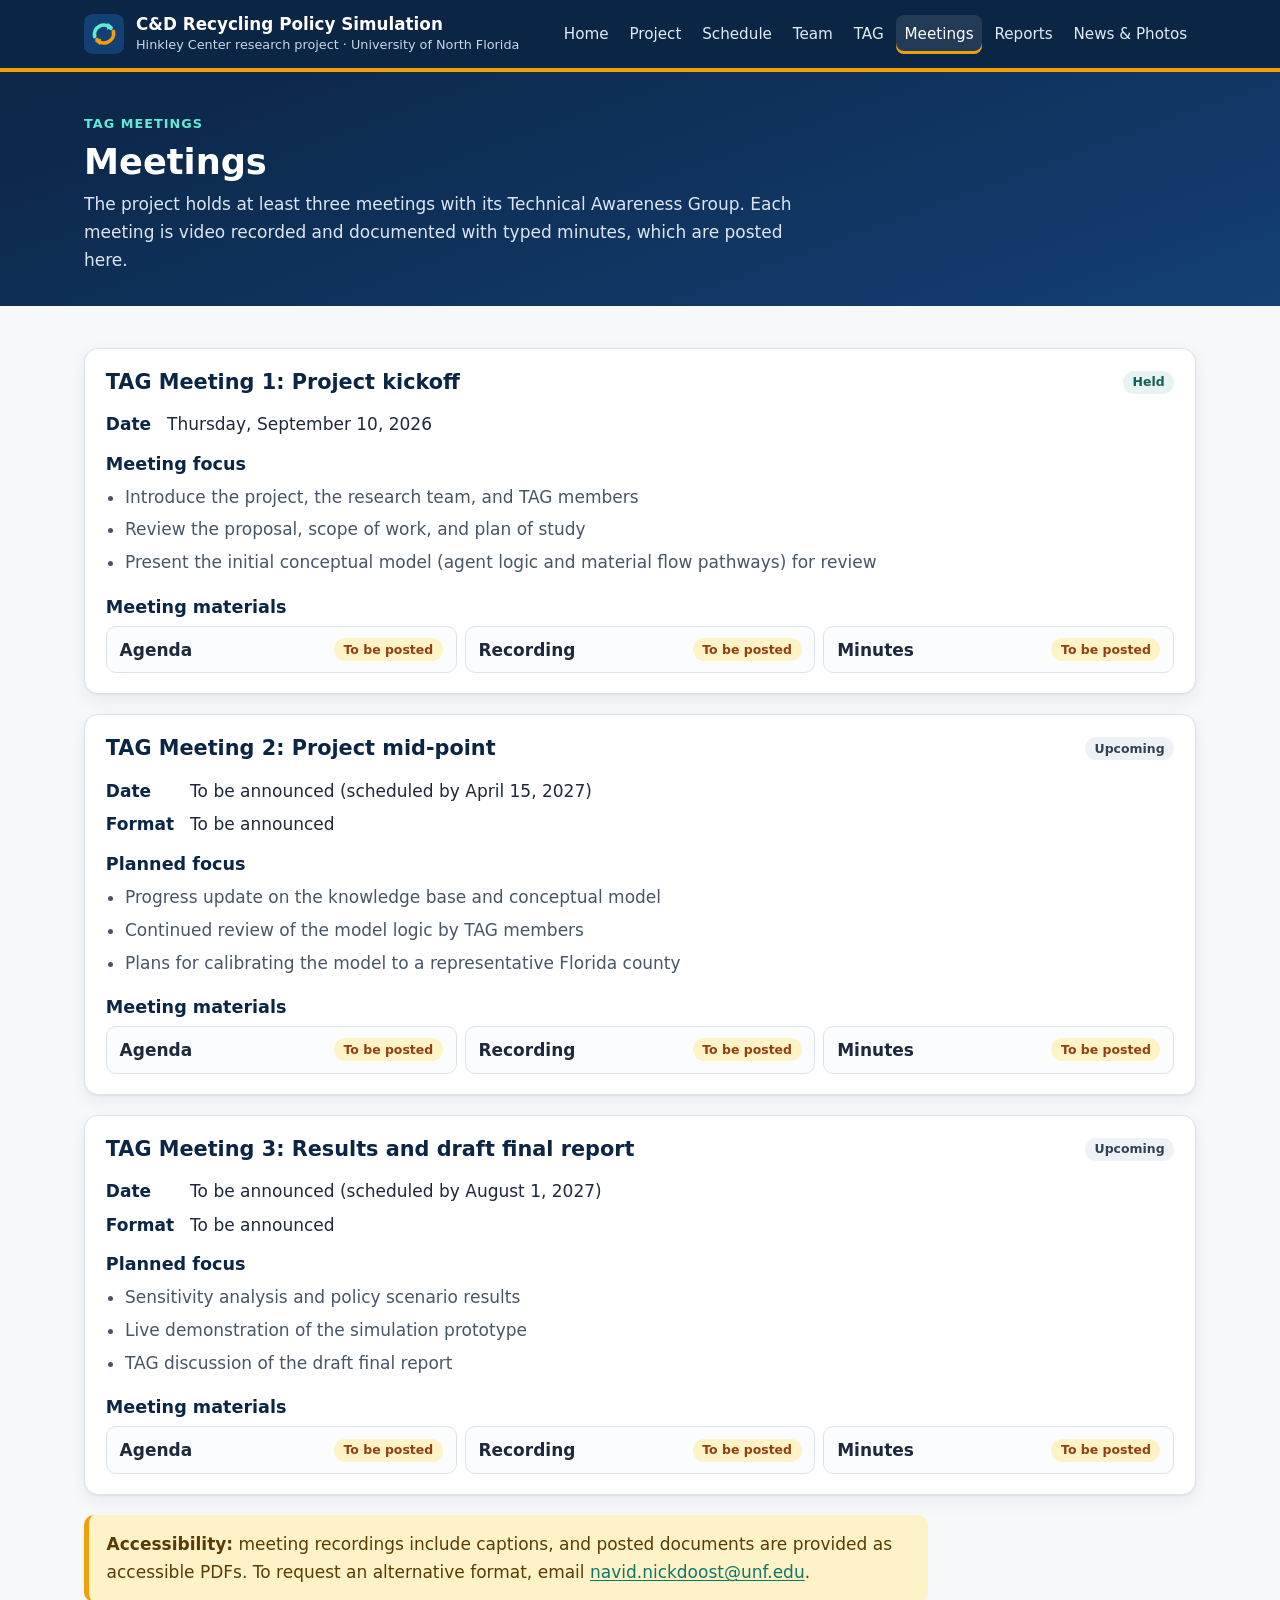
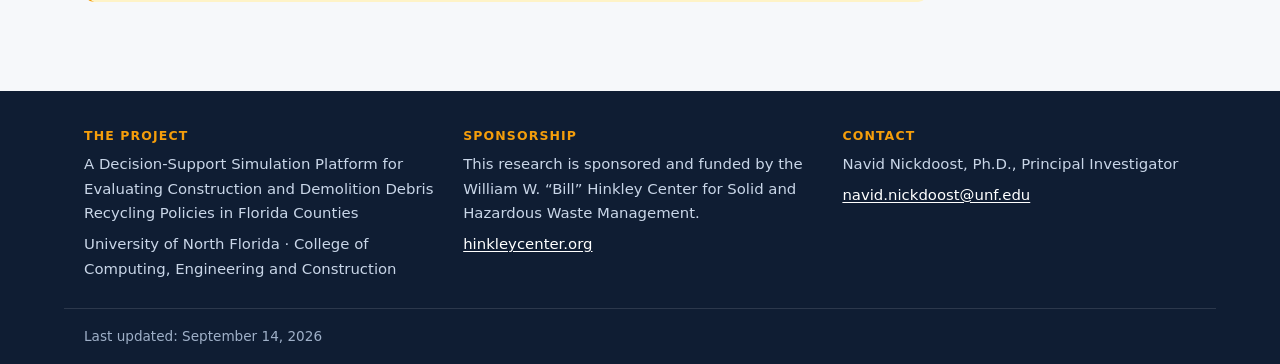
==== meetings.html @ fcd206d2 "Add project website" ====
<!DOCTYPE html>
<html lang="en">
<head>
  <meta charset="utf-8">
  <meta name="viewport" content="width=device-width, initial-scale=1">
  <title>Meetings | C&amp;D Recycling Policy Simulation</title>
  <meta name="description" content="TAG meeting dates, recordings, and minutes for the C&amp;D recycling policy simulation project.">
  <meta property="og:title" content="Meetings | C&amp;D Recycling Policy Simulation">
  <meta property="og:description" content="TAG meeting dates, recordings, and minutes for the C&amp;D recycling policy simulation project.">
  <meta property="og:type" content="website">
  <link rel="icon" href="favicon.svg" type="image/svg+xml">
  <link rel="stylesheet" href="style.css">
</head>
<body>
  <a class="skip-link" href="#main">Skip to main content</a>

  <header class="site-header">
    <div class="wrap header-inner">
      <a class="brand" href="index.html">
        <svg class="brand-mark" viewBox="0 0 64 64" aria-hidden="true" focusable="false"><rect width="64" height="64" rx="14" fill="#134074"/><path d="M17 36a15 15 0 0 1 26-13" fill="none" stroke="#5EEAD4" stroke-width="6" stroke-linecap="round"/><path d="M47 28a15 15 0 0 1-26 13" fill="none" stroke="#F59E0B" stroke-width="6" stroke-linecap="round"/><path d="M38 14l9 7-10 4z" fill="#5EEAD4"/><path d="M26 50l-9-7 10-4z" fill="#F59E0B"/></svg>
        <span>
          <span class="brand-name">C&amp;D Recycling Policy Simulation</span>
          <span class="brand-sub">Hinkley Center research project &middot; University of North Florida</span>
        </span>
      </a>
      <nav class="site-nav" aria-label="Main">
        <ul>
          <li><a href="index.html">Home</a></li>
          <li><a href="project.html">Project</a></li>
          <li><a href="schedule.html">Schedule</a></li>
          <li><a href="team.html">Team</a></li>
          <li><a href="tag.html">TAG</a></li>
          <li><a href="meetings.html" aria-current="page">Meetings</a></li>
          <li><a href="reports.html">Reports</a></li>
          <li><a href="news.html">News &amp; Photos</a></li>
        </ul>
      </nav>
    </div>
  </header>

  <main id="main">
    <section class="page-hero">
      <div class="wrap">
        <span class="kicker">TAG meetings</span>
        <h1>Meetings</h1>
        <p>The project holds at least three meetings with its Technical Awareness Group. Each meeting is video recorded and documented with typed minutes, which are posted here.</p>
      </div>
    </section>

    <section class="section">
      <div class="wrap" style="display:grid;gap:1.25rem">
        <article class="card meeting" id="tag-1">
          <div class="meeting-head">
            <h2>TAG Meeting 1: Project kickoff</h2>
            <span class="badge badge-live">Held</span>
          </div>
          <dl>
            <dt>Date</dt><dd>Thursday, September 10, 2026</dd>
            <!-- Add the format here, e.g. <dt>Format</dt><dd>Online (Zoom)</dd> -->
          </dl>
          <div>
            <h3>Meeting focus</h3>
            <ul class="plain-list"><li>Introduce the project, the research team, and TAG members</li><li>Review the proposal, scope of work, and plan of study</li><li>Present the initial conceptual model (agent logic and material flow pathways) for review</li></ul>
          </div>
          <div>
            <h3>Meeting materials</h3>
            <ul class="materials">
              <li><span class="label">Agenda</span><span class="badge badge-pending">To be posted</span></li>
              <!-- <li><span class="label">Agenda</span><a href="TAG-1-agenda.pdf">PDF</a></li> -->
              <li><span class="label">Recording</span><span class="badge badge-pending">To be posted</span></li>
              <!-- <li><span class="label">Recording</span><a href="https://youtu.be/VIDEO-ID">Watch on YouTube</a></li> -->
              <li><span class="label">Minutes</span><span class="badge badge-pending">To be posted</span></li>
              <!-- <li><span class="label">Minutes</span><a href="TAG-1-minutes.pdf">PDF</a></li> -->
            </ul>
          </div>
        </article>
        <article class="card meeting" id="tag-2">
          <div class="meeting-head">
            <h2>TAG Meeting 2: Project mid-point</h2>
            <span class="badge badge-planned">Upcoming</span>
            <!-- After the meeting, change the badge above to: <span class="badge badge-live">Held</span> -->
          </div>
          <dl>
            <dt>Date</dt><dd>To be announced (scheduled by April 15, 2027)</dd>
            <dt>Format</dt><dd>To be announced</dd>
            <!-- Example: <dd>Online (Zoom)</dd> or <dd>In person, UNF Building 4</dd> -->
          </dl>
          <div>
            <h3>Planned focus</h3>
            <ul class="plain-list"><li>Progress update on the knowledge base and conceptual model</li><li>Continued review of the model logic by TAG members</li><li>Plans for calibrating the model to a representative Florida county</li></ul>
          </div>
          <div>
            <h3>Meeting materials</h3>
            <ul class="materials">
              <li><span class="label">Agenda</span><span class="badge badge-pending">To be posted</span></li>
              <!-- <li><span class="label">Agenda</span><a href="TAG-2-agenda.pdf">PDF</a></li> -->
              <li><span class="label">Recording</span><span class="badge badge-pending">To be posted</span></li>
              <!-- <li><span class="label">Recording</span><a href="https://youtu.be/VIDEO-ID">Watch on YouTube</a></li> -->
              <li><span class="label">Minutes</span><span class="badge badge-pending">To be posted</span></li>
              <!-- <li><span class="label">Minutes</span><a href="TAG-2-minutes.pdf">PDF</a></li> -->
            </ul>
          </div>
        </article>
        <article class="card meeting" id="tag-3">
          <div class="meeting-head">
            <h2>TAG Meeting 3: Results and draft final report</h2>
            <span class="badge badge-planned">Upcoming</span>
            <!-- After the meeting, change the badge above to: <span class="badge badge-live">Held</span> -->
          </div>
          <dl>
            <dt>Date</dt><dd>To be announced (scheduled by August 1, 2027)</dd>
            <dt>Format</dt><dd>To be announced</dd>
            <!-- Example: <dd>Online (Zoom)</dd> or <dd>In person, UNF Building 4</dd> -->
          </dl>
          <div>
            <h3>Planned focus</h3>
            <ul class="plain-list"><li>Sensitivity analysis and policy scenario results</li><li>Live demonstration of the simulation prototype</li><li>TAG discussion of the draft final report</li></ul>
          </div>
          <div>
            <h3>Meeting materials</h3>
            <ul class="materials">
              <li><span class="label">Agenda</span><span class="badge badge-pending">To be posted</span></li>
              <!-- <li><span class="label">Agenda</span><a href="TAG-3-agenda.pdf">PDF</a></li> -->
              <li><span class="label">Recording</span><span class="badge badge-pending">To be posted</span></li>
              <!-- <li><span class="label">Recording</span><a href="https://youtu.be/VIDEO-ID">Watch on YouTube</a></li> -->
              <li><span class="label">Minutes</span><span class="badge badge-pending">To be posted</span></li>
              <!-- <li><span class="label">Minutes</span><a href="TAG-3-minutes.pdf">PDF</a></li> -->
            </ul>
          </div>
        </article>
        <div class="note">
          <p><strong>Accessibility:</strong> meeting recordings include captions, and posted documents are provided as accessible PDFs. To request an alternative format, email <a href="mailto:navid.nickdoost@unf.edu">navid.nickdoost@unf.edu</a>.</p>
        </div>
      </div>
    </section>

  </main>

  <footer class="site-footer">
    <div class="wrap footer-grid">
      <div>
        <h2>The project</h2>
        <p>A Decision-Support Simulation Platform for Evaluating Construction and Demolition Debris Recycling Policies in Florida Counties</p>
        <p>University of North Florida &middot; College of Computing, Engineering and Construction</p>
      </div>
      <div>
        <h2>Sponsorship</h2>
        <p>This research is sponsored and funded by the William W. &ldquo;Bill&rdquo; Hinkley Center for Solid and Hazardous Waste Management.</p>
        <p><a href="https://www.hinkleycenter.org/">hinkleycenter.org</a></p>
      </div>
      <div>
        <h2>Contact</h2>
        <p>Navid Nickdoost, Ph.D., Principal Investigator</p>
        <p><a href="mailto:navid.nickdoost@unf.edu">navid.nickdoost@unf.edu</a></p>
      </div>
    </div>
    <div class="wrap footer-bottom">
      <!-- Update this date whenever you change the site. -->
      Last updated: September 14, 2026
    </div>
  </footer>
</body>
</html>
---- style.css ----
/* ==========================================================================
   C&D Recycling Policy Simulation — project website styles
   Palette: navy / teal / amber. All text colour pairs meet WCAG 2.1 AA.
   ========================================================================== */

:root {
  --navy: #0B2545;
  --navy-2: #134074;
  --navy-ink: #0F1D33;
  --teal: #0F766E;
  --teal-dark: #115E59;
  --teal-soft: #E6F4F1;
  --teal-bright: #5EEAD4;
  --amber: #F59E0B;
  --amber-soft: #FEF3C7;
  --amber-ink: #92400E;
  --ink: #1E293B;
  --muted: #475569;
  --line: #DDE3EA;
  --bg: #F6F8FA;
  --card: #FFFFFF;
  --radius: 14px;
  --shadow: 0 1px 2px rgba(15, 29, 51, .06), 0 6px 18px rgba(15, 29, 51, .06);
  --max: 72rem;
}

*, *::before, *::after { box-sizing: border-box; }
html { -webkit-text-size-adjust: 100%; }
body {
  margin: 0;
  background: var(--bg);
  color: var(--ink);
  font: 17px/1.65 system-ui, -apple-system, "Segoe UI", Roboto, "Helvetica Neue", Arial, sans-serif;
}
img { max-width: 100%; height: auto; }
a { color: var(--teal); text-underline-offset: 2px; }
a:hover { color: var(--teal-dark); }
:focus-visible { outline: 3px solid var(--amber); outline-offset: 2px; border-radius: 4px; }

.visually-hidden {
  position: absolute !important; width: 1px; height: 1px; padding: 0; margin: -1px;
  overflow: hidden; clip: rect(0 0 0 0); white-space: nowrap; border: 0;
}
.skip-link {
  position: absolute; left: -999px; top: 0; z-index: 10;
  background: var(--amber); color: var(--navy); padding: .6rem 1rem; font-weight: 700;
}
.skip-link:focus { left: 1rem; top: 1rem; }

.wrap { max-width: var(--max); margin: 0 auto; padding-inline: 20px; }

/* ---------- Header & navigation ---------- */
.site-header { background: var(--navy); color: #fff; border-bottom: 4px solid var(--amber); }
.header-inner {
  display: flex; align-items: center; justify-content: space-between;
  gap: .75rem 1.5rem; flex-wrap: wrap; padding-block: .85rem;
}
.brand { display: flex; align-items: center; gap: .75rem; color: #fff; text-decoration: none; }
.brand:hover { color: #fff; }
.brand-mark { width: 40px; height: 40px; flex: none; }
.brand-name { display: block; font-weight: 700; font-size: 1.05rem; line-height: 1.2; }
.brand-sub { display: block; font-size: .8rem; color: #C9D6E8; }
.site-nav ul { list-style: none; margin: 0; padding: 0; display: flex; gap: .2rem; }
.site-nav a {
  display: block; padding: .45rem .55rem; border-radius: 8px;
  color: #E2EAF4; text-decoration: none; font-size: .95rem; font-weight: 500; white-space: nowrap;
}
.site-nav a:hover { background: rgba(255, 255, 255, .08); color: #fff; }
.site-nav a[aria-current="page"] {
  color: #fff; background: rgba(255, 255, 255, .1); box-shadow: inset 0 -3px 0 var(--amber);
}
@media (max-width: 1060px) {
  .site-nav { width: 100%; overflow-x: auto; -webkit-overflow-scrolling: touch; }
  .site-nav ul { padding-bottom: .3rem; }
}

/* ---------- Hero (home) ---------- */
.hero {
  color: #fff; padding-block: 3.25rem 3rem;
  background:
    radial-gradient(1100px 380px at 88% -12%, rgba(45, 212, 191, .20), transparent 60%),
    radial-gradient(760px 300px at -8% 112%, rgba(245, 158, 11, .16), transparent 60%),
    linear-gradient(160deg, var(--navy) 0%, var(--navy-2) 100%);
}
.eyebrow {
  display: inline-block; background: var(--amber); color: var(--navy);
  font-weight: 700; font-size: .78rem; letter-spacing: .06em; text-transform: uppercase;
  padding: .3rem .75rem; border-radius: 999px;
}
.hero h1 { font-size: clamp(1.55rem, 3.2vw, 2.35rem); line-height: 1.22; margin: 1rem 0 .9rem; max-width: 44ch; }
.hero .lead { font-size: 1.15rem; color: #DCE6F2; max-width: 62ch; margin: 0; }
.actions { display: flex; flex-wrap: wrap; gap: .75rem; margin-top: 1.6rem; }
.btn {
  display: inline-flex; align-items: center; gap: .4rem; padding: .65rem 1.1rem;
  border-radius: 10px; font-weight: 600; text-decoration: none;
}
.btn-primary { background: var(--amber); color: var(--navy); }
.btn-primary:hover { background: #FBBF24; color: var(--navy); }
.btn-ghost { border: 1.5px solid rgba(255, 255, 255, .55); color: #fff; }
.btn-ghost:hover { background: rgba(255, 255, 255, .1); color: #fff; }
.facts {
  display: grid; gap: 1rem; margin: 2.2rem 0 0; padding: 0;
  grid-template-columns: repeat(auto-fit, minmax(210px, 1fr));
}
.fact {
  background: rgba(255, 255, 255, .07); border: 1px solid rgba(255, 255, 255, .15);
  border-radius: 12px; padding: .9rem 1rem;
}
.fact dt { font-size: .74rem; text-transform: uppercase; letter-spacing: .08em; color: var(--teal-bright); font-weight: 700; }
.fact dd { margin: .25rem 0 0; font-weight: 600; line-height: 1.4; }

/* ---------- Inner page header ---------- */
.page-hero { background: linear-gradient(160deg, var(--navy), var(--navy-2)); color: #fff; padding-block: 2.2rem 2rem; }
.kicker { color: var(--teal-bright); font-weight: 700; font-size: .8rem; letter-spacing: .08em; text-transform: uppercase; }
.page-hero h1 { margin: .35rem 0 .4rem; font-size: clamp(1.6rem, 3vw, 2.2rem); line-height: 1.2; }
.page-hero p { color: #DCE6F2; max-width: 68ch; margin: 0; }

/* ---------- Sections & typography ---------- */
.section { padding-block: 2.6rem; }
.section + .section { padding-top: .4rem; }
h2 { font-size: 1.45rem; line-height: 1.3; color: var(--navy); margin: 0 0 .8rem; }
h3 { font-size: 1.1rem; line-height: 1.35; color: var(--navy); margin: 0 0 .4rem; }
.section-intro { color: var(--muted); max-width: 70ch; margin: -.3rem 0 1.3rem; }
.prose { max-width: 72ch; }
.prose p { margin: 0 0 1rem; }

/* ---------- Cards & grids ---------- */
.grid { display: grid; gap: 1rem; grid-template-columns: repeat(auto-fit, minmax(240px, 1fr)); }
.grid-wide { grid-template-columns: repeat(auto-fit, minmax(320px, 1fr)); }
.card {
  background: var(--card); border: 1px solid var(--line); border-radius: var(--radius);
  padding: 1.25rem 1.3rem; box-shadow: var(--shadow);
}
.card > p { margin: .35rem 0 0; color: var(--muted); }
.card-accent { border-top: 4px solid var(--teal); }
.card-amber { border-top: 4px solid var(--amber); }
.card-navy { border-top: 4px solid var(--navy-2); }
.card .meta { font-size: .85rem; font-weight: 700; color: var(--teal-dark); text-transform: uppercase; letter-spacing: .05em; }
.card a.more { display: inline-block; margin-top: .6rem; font-weight: 600; }

.phase-num {
  display: inline-grid; place-items: center; width: 2.1rem; height: 2.1rem; border-radius: 50%;
  background: var(--amber); color: var(--navy); font-weight: 800; margin-bottom: .6rem;
}
.plain-list { margin: .4rem 0 0; padding-left: 1.2rem; color: var(--muted); }
.plain-list li { margin-bottom: .3rem; }

/* ---------- Badges & callouts ---------- */
.badge {
  display: inline-block; font-size: .78rem; font-weight: 700; line-height: 1.4;
  padding: .18rem .6rem; border-radius: 999px; white-space: nowrap;
}
.badge-live { background: var(--teal-soft); color: var(--teal-dark); }
.badge-pending { background: var(--amber-soft); color: var(--amber-ink); }
.badge-planned { background: #EEF2F7; color: #334155; }

.note {
  background: var(--amber-soft); border-left: 5px solid var(--amber); border-radius: 10px;
  padding: .95rem 1.1rem; color: #5B3A06; max-width: 78ch;
}
.note p { margin: 0; }
.sponsor {
  background: #fff; border: 1px solid var(--line); border-left: 6px solid var(--teal);
  border-radius: var(--radius); padding: 1.3rem 1.4rem; box-shadow: var(--shadow);
}
.sponsor p { margin: .3rem 0 0; }

/* ---------- Tables ---------- */
.table-wrap { position: relative; overflow-x: auto; border: 1px solid var(--line); border-radius: 12px; background: #fff; box-shadow: var(--shadow); }
table { border-collapse: collapse; width: 100%; font-size: .95rem; }
caption { text-align: left; padding: .9rem 1rem .5rem; font-weight: 700; color: var(--navy); }
th, td { padding: .7rem 1rem; border-top: 1px solid var(--line); text-align: left; vertical-align: top; }
thead th {
  background: #F1F5F9; color: var(--navy); font-size: .78rem; text-transform: uppercase; letter-spacing: .05em;
}
tbody th { font-weight: 600; color: var(--ink); }
td.nowrap, th.nowrap { white-space: nowrap; }

/* Gantt chart */
.gantt { min-width: 760px; }
.gantt th.m, .gantt td.m { width: 2.3rem; padding: .6rem 0; text-align: center; }
.gantt td.m { border-left: 1px dashed #E5EAF0; }
.bar { display: block; height: .95rem; background: var(--teal); }
.bar.start { border-radius: 6px 0 0 6px; margin-left: 3px; }
.bar.end { border-radius: 0 6px 6px 0; margin-right: 3px; }
.bar.start.end { border-radius: 6px; }

/* ---------- Project page ---------- */
.abstract-layout {
  display: grid; gap: 2.2rem; align-items: start;
  grid-template-columns: minmax(0, 9fr) minmax(0, 11fr);
}
.framework {
  margin: 0; position: sticky; top: 1.5rem;
  background: #fff; border: 1px solid var(--line); border-radius: var(--radius);
  padding: .9rem; box-shadow: var(--shadow);
}
.framework img { display: block; width: 100%; height: auto; border-radius: 8px; }
.framework figcaption { margin-top: .75rem; font-size: .9rem; line-height: 1.5; color: var(--muted); }
.framework figcaption a { font-weight: 600; white-space: nowrap; }
@media (max-width: 980px) {
  .abstract-layout { grid-template-columns: 1fr; }
  .framework { position: static; }
}
.grid-tight { grid-template-columns: repeat(auto-fit, minmax(190px, 1fr)); }
.benefit-grid { grid-template-columns: repeat(auto-fit, minmax(min(420px, 100%), 1fr)); }
.benefit .benefit-lead { color: var(--teal-dark); font-weight: 700; margin: .1rem 0 .5rem; }
.benefit > p { color: var(--muted); }
.benefit .plain-list { margin-top: .6rem; }
.done-date { display: inline-block; margin-left: .35rem; font-size: .85rem; color: var(--muted); }

/* ---------- Team ---------- */
.person { display: flex; gap: 1rem; align-items: flex-start; }
.avatar {
  width: 84px; height: 84px; border-radius: 50%; flex: none; display: grid; place-items: center;
  background: linear-gradient(145deg, var(--navy), var(--navy-2)); color: #fff;
  font-weight: 700; font-size: 1.35rem; border: 3px solid var(--amber-soft); object-fit: cover;
}
.person h3 { margin-bottom: .1rem; }
.person p { margin: .25rem 0 0; color: var(--muted); font-size: .95rem; line-height: 1.5; }
.role {
  display: inline-block; margin-top: .25rem; font-size: .76rem; font-weight: 700; color: var(--teal-dark);
  background: var(--teal-soft); padding: .12rem .55rem; border-radius: 999px;
}

/* ---------- Meetings ---------- */
.meeting { display: grid; gap: .9rem; }
.meeting-head { display: flex; flex-wrap: wrap; align-items: center; justify-content: space-between; gap: .5rem; }
.meeting-head h2 { margin: 0; font-size: 1.3rem; }
.meeting dl { display: grid; grid-template-columns: max-content 1fr; gap: .35rem 1rem; margin: 0; }
.meeting dt { font-weight: 700; color: var(--navy); }
.meeting dd { margin: 0; color: var(--ink); }
.materials { list-style: none; margin: 0; padding: 0; display: grid; gap: .5rem; grid-template-columns: repeat(auto-fit, minmax(200px, 1fr)); }
.materials li {
  display: flex; justify-content: space-between; align-items: center; gap: .5rem;
  border: 1px solid var(--line); border-radius: 10px; padding: .55rem .8rem; background: #FBFCFD;
}
.materials .label { font-weight: 600; }

/* ---------- News timeline ---------- */
.timeline { list-style: none; margin: 0; padding: 0 0 0 .2rem; border-left: 3px solid #CFE7E2; max-width: 75ch; }
.timeline li { position: relative; padding: 0 0 1.6rem 1.5rem; }
.timeline li::before {
  content: ""; position: absolute; left: -10px; top: .35rem; width: 17px; height: 17px; border-radius: 50%;
  background: var(--amber); border: 3px solid var(--bg);
}
.timeline time { font-size: .85rem; font-weight: 700; color: var(--teal-dark); text-transform: uppercase; letter-spacing: .04em; }
.timeline h3 { margin: .15rem 0 .25rem; }
.timeline p { margin: 0; color: var(--muted); }
.photo-grid { display: grid; gap: 1rem; grid-template-columns: repeat(auto-fit, minmax(220px, 1fr)); }
.photo-grid figure { margin: 0; background: #fff; border: 1px solid var(--line); border-radius: 12px; overflow: hidden; }
.photo-grid img { display: block; width: 100%; aspect-ratio: 4 / 3; object-fit: cover; }
.photo-grid figcaption { padding: .6rem .8rem; font-size: .9rem; color: var(--muted); }

/* ---------- Footer ---------- */
.site-footer { background: var(--navy-ink); color: #C9D6E8; margin-top: 3rem; font-size: .93rem; }
.footer-grid { display: grid; gap: 1.6rem; grid-template-columns: repeat(auto-fit, minmax(230px, 1fr)); padding-block: 2.3rem 1.3rem; }
.site-footer h2 { font-size: .78rem; letter-spacing: .09em; text-transform: uppercase; color: var(--amber); margin: 0 0 .5rem; }
.site-footer p { margin: 0 0 .4rem; }
.site-footer a { color: #fff; }
.footer-bottom { border-top: 1px solid rgba(255, 255, 255, .12); padding-block: 1rem; font-size: .85rem; color: #9FB0C8; }

@media (max-width: 560px) {
  body { font-size: 16px; }
  .person { flex-direction: column; }
  .meeting dl { grid-template-columns: 1fr; }
  .meeting dd { margin-bottom: .4rem; }
}

@media print {
  .site-header, .site-nav, .actions, .skip-link { display: none; }
  .hero, .page-hero { background: none; color: var(--ink); }
  .hero .lead, .page-hero p { color: var(--ink); }
  .card, .table-wrap, .system { box-shadow: none; }
}
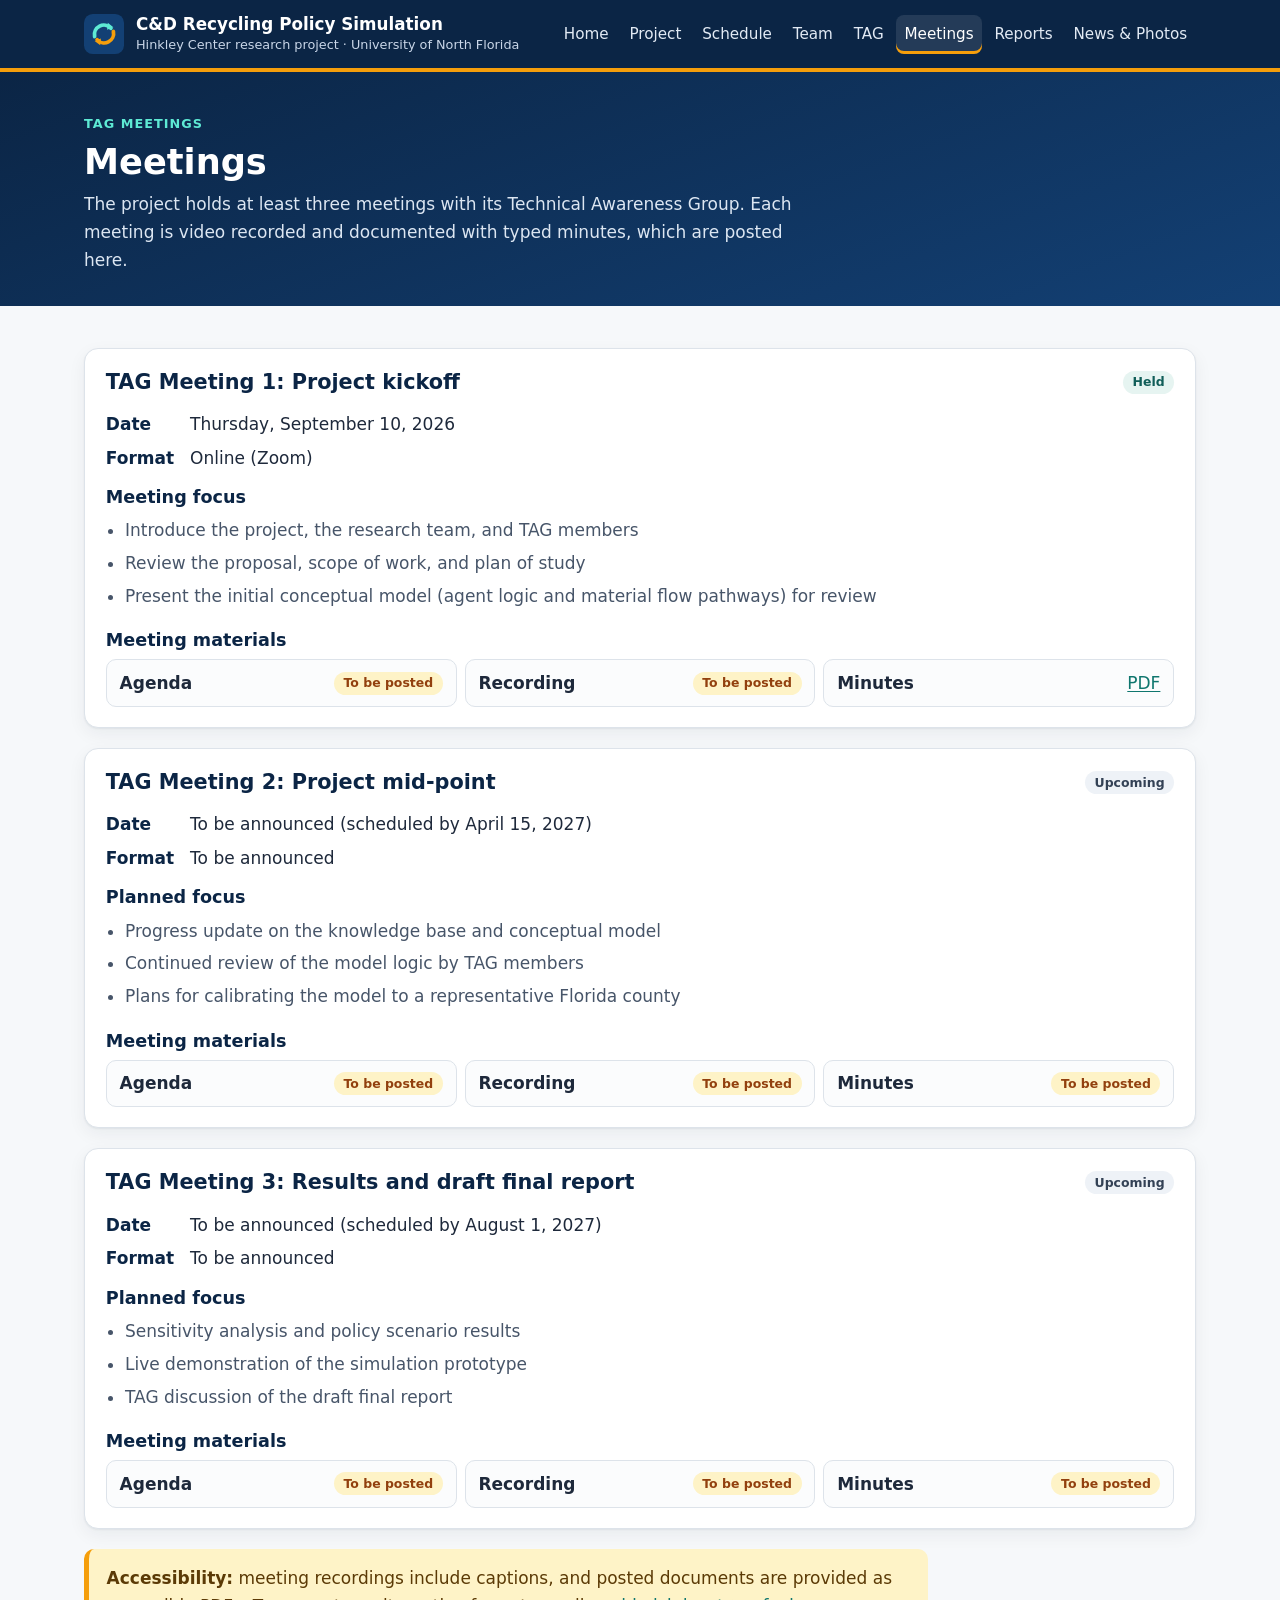
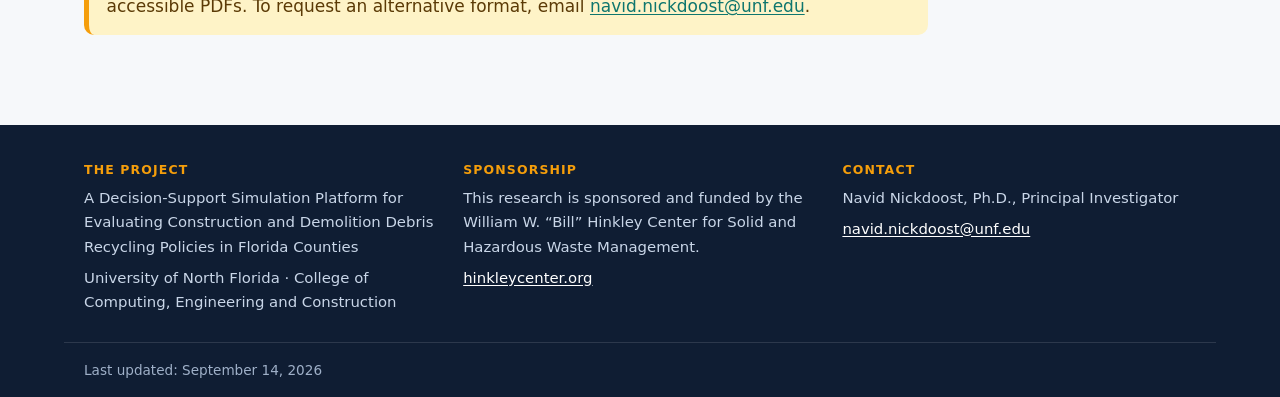
==== commit 3f363a89: "Post TAG Meeting 1 minutes" ====
--- a/meetings.html
+++ b/meetings.html
@@ -56,7 +56,7 @@
           </div>
           <dl>
             <dt>Date</dt><dd>Thursday, September 10, 2026</dd>
-            <!-- Add the format here, e.g. <dt>Format</dt><dd>Online (Zoom)</dd> -->
+            <dt>Format</dt><dd>Online (Zoom)</dd>
           </dl>
           <div>
             <h3>Meeting focus</h3>
@@ -69,8 +69,7 @@
               <!-- <li><span class="label">Agenda</span><a href="TAG-1-agenda.pdf">PDF</a></li> -->
               <li><span class="label">Recording</span><span class="badge badge-pending">To be posted</span></li>
               <!-- <li><span class="label">Recording</span><a href="https://youtu.be/VIDEO-ID">Watch on YouTube</a></li> -->
-              <li><span class="label">Minutes</span><span class="badge badge-pending">To be posted</span></li>
-              <!-- <li><span class="label">Minutes</span><a href="TAG-1-minutes.pdf">PDF</a></li> -->
+              <li><span class="label">Minutes</span><a href="TAG-1-minutes.pdf">PDF</a></li>
             </ul>
           </div>
         </article>
@@ -97,7 +96,8 @@
               <li><span class="label">Recording</span><span class="badge badge-pending">To be posted</span></li>
               <!-- <li><span class="label">Recording</span><a href="https://youtu.be/VIDEO-ID">Watch on YouTube</a></li> -->
               <li><span class="label">Minutes</span><span class="badge badge-pending">To be posted</span></li>
-              <!-- <li><span class="label">Minutes</span><a href="TAG-2-minutes.pdf">PDF</a></li> -->
+              <!-- WHEN POSTED: upload TAG-2-minutes.pdf and replace the line above with:
+              <li><span class="label">Minutes</span><a href="TAG-2-minutes.pdf">PDF</a></li> -->
             </ul>
           </div>
         </article>
@@ -124,7 +124,8 @@
               <li><span class="label">Recording</span><span class="badge badge-pending">To be posted</span></li>
               <!-- <li><span class="label">Recording</span><a href="https://youtu.be/VIDEO-ID">Watch on YouTube</a></li> -->
               <li><span class="label">Minutes</span><span class="badge badge-pending">To be posted</span></li>
-              <!-- <li><span class="label">Minutes</span><a href="TAG-3-minutes.pdf">PDF</a></li> -->
+              <!-- WHEN POSTED: upload TAG-3-minutes.pdf and replace the line above with:
+              <li><span class="label">Minutes</span><a href="TAG-3-minutes.pdf">PDF</a></li> -->
             </ul>
           </div>
         </article>
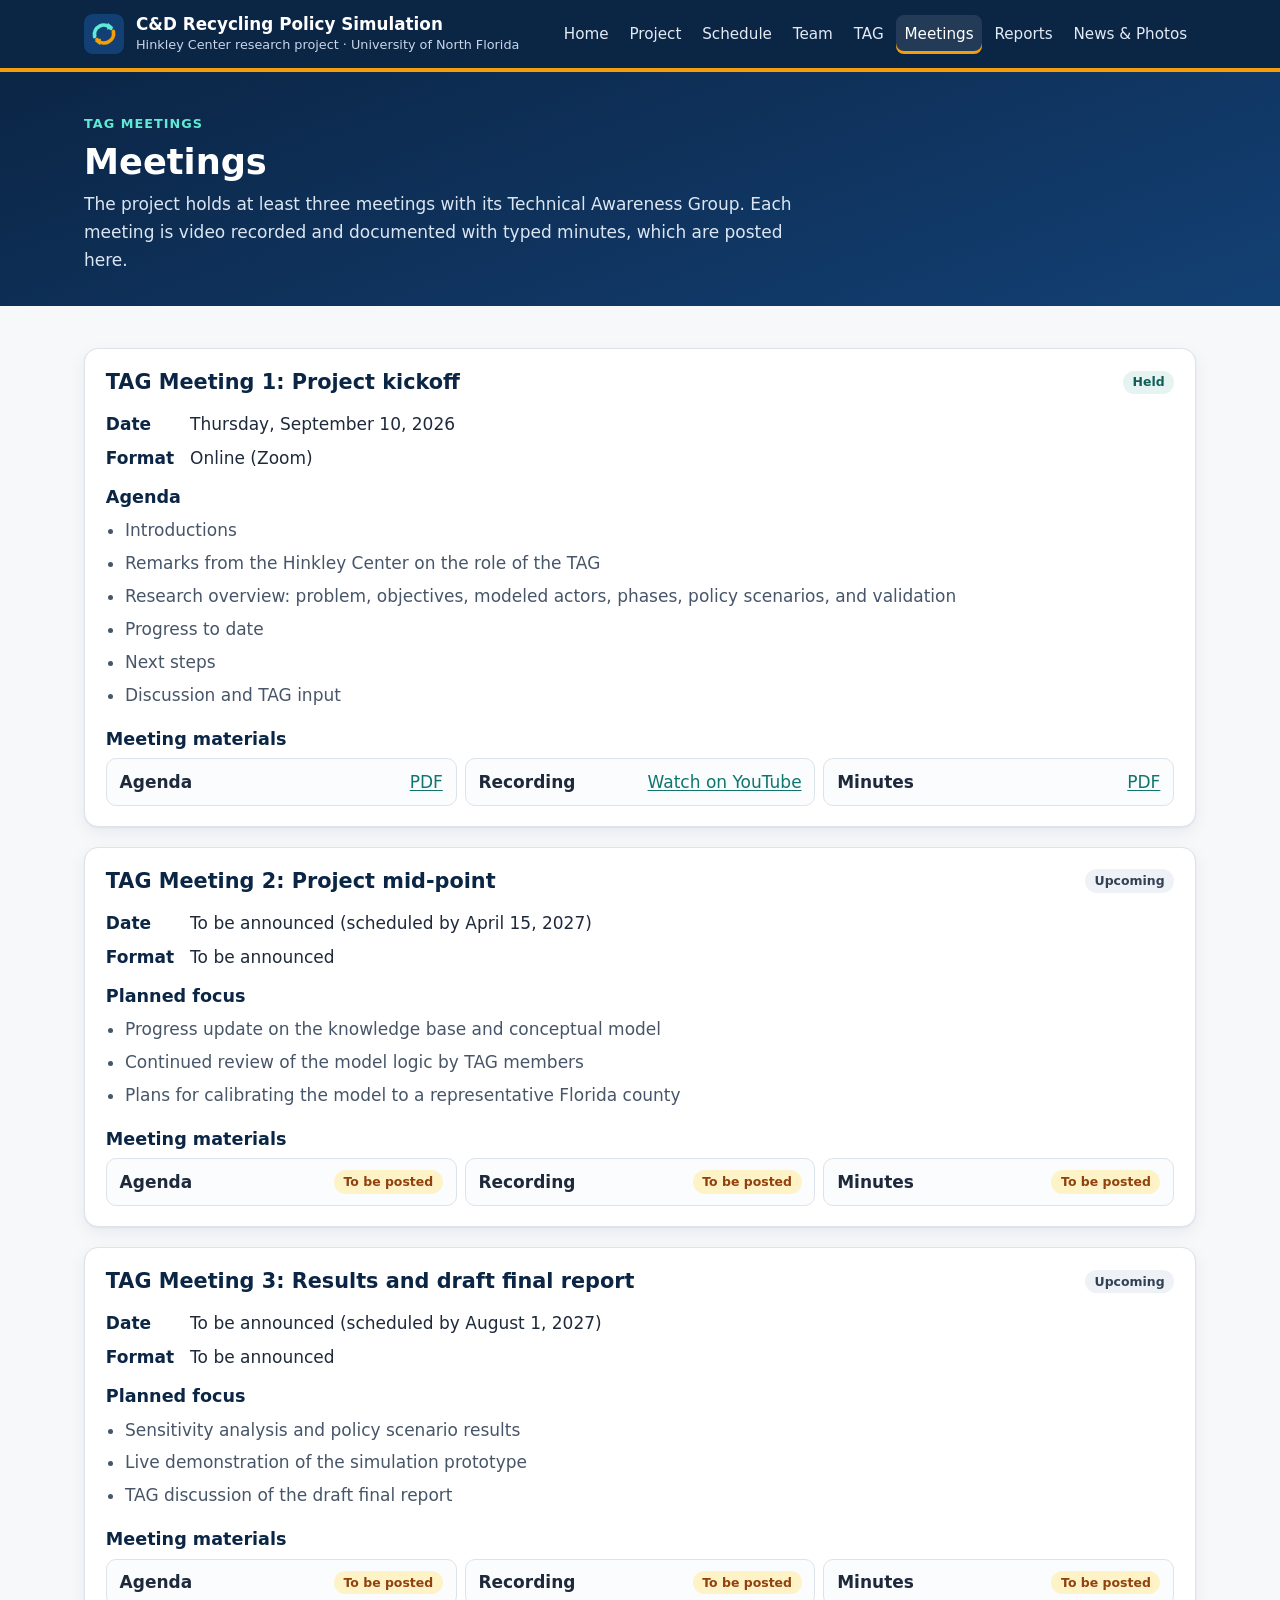
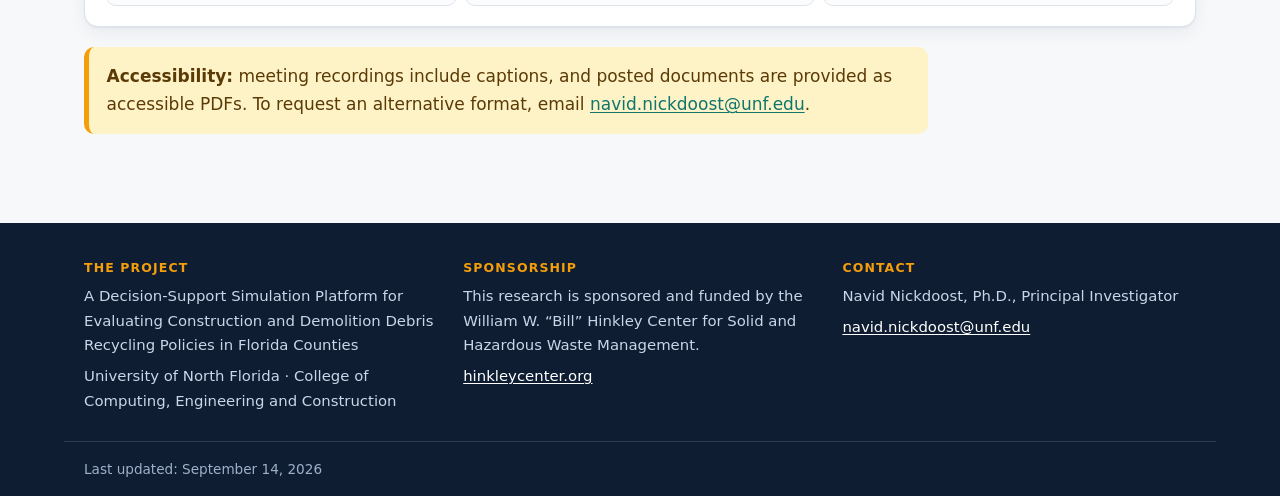
==== commit b65cf3a4: "Add TAG Meeting 1 agenda and recording link" ====
--- a/meetings.html
+++ b/meetings.html
@@ -59,16 +59,14 @@
             <dt>Format</dt><dd>Online (Zoom)</dd>
           </dl>
           <div>
-            <h3>Meeting focus</h3>
-            <ul class="plain-list"><li>Introduce the project, the research team, and TAG members</li><li>Review the proposal, scope of work, and plan of study</li><li>Present the initial conceptual model (agent logic and material flow pathways) for review</li></ul>
+            <h3>Agenda</h3>
+            <ul class="plain-list"><li>Introductions</li><li>Remarks from the Hinkley Center on the role of the TAG</li><li>Research overview: problem, objectives, modeled actors, phases, policy scenarios, and validation</li><li>Progress to date</li><li>Next steps</li><li>Discussion and TAG input</li></ul>
           </div>
           <div>
             <h3>Meeting materials</h3>
             <ul class="materials">
-              <li><span class="label">Agenda</span><span class="badge badge-pending">To be posted</span></li>
-              <!-- <li><span class="label">Agenda</span><a href="TAG-1-agenda.pdf">PDF</a></li> -->
-              <li><span class="label">Recording</span><span class="badge badge-pending">To be posted</span></li>
-              <!-- <li><span class="label">Recording</span><a href="https://youtu.be/VIDEO-ID">Watch on YouTube</a></li> -->
+              <li><span class="label">Agenda</span><a href="TAG-1-agenda.pdf">PDF</a></li>
+              <li><span class="label">Recording</span><a href="https://youtu.be/eEtXcCHlQ94">Watch on YouTube</a></li>
               <li><span class="label">Minutes</span><a href="TAG-1-minutes.pdf">PDF</a></li>
             </ul>
           </div>
@@ -94,7 +92,8 @@
               <li><span class="label">Agenda</span><span class="badge badge-pending">To be posted</span></li>
               <!-- <li><span class="label">Agenda</span><a href="TAG-2-agenda.pdf">PDF</a></li> -->
               <li><span class="label">Recording</span><span class="badge badge-pending">To be posted</span></li>
-              <!-- <li><span class="label">Recording</span><a href="https://youtu.be/VIDEO-ID">Watch on YouTube</a></li> -->
+              <!-- WHEN POSTED: replace the line above with:
+              <li><span class="label">Recording</span><a href="https://youtu.be/VIDEO-ID">Watch on YouTube</a></li> -->
               <li><span class="label">Minutes</span><span class="badge badge-pending">To be posted</span></li>
               <!-- WHEN POSTED: upload TAG-2-minutes.pdf and replace the line above with:
               <li><span class="label">Minutes</span><a href="TAG-2-minutes.pdf">PDF</a></li> -->
@@ -122,7 +121,8 @@
               <li><span class="label">Agenda</span><span class="badge badge-pending">To be posted</span></li>
               <!-- <li><span class="label">Agenda</span><a href="TAG-3-agenda.pdf">PDF</a></li> -->
               <li><span class="label">Recording</span><span class="badge badge-pending">To be posted</span></li>
-              <!-- <li><span class="label">Recording</span><a href="https://youtu.be/VIDEO-ID">Watch on YouTube</a></li> -->
+              <!-- WHEN POSTED: replace the line above with:
+              <li><span class="label">Recording</span><a href="https://youtu.be/VIDEO-ID">Watch on YouTube</a></li> -->
               <li><span class="label">Minutes</span><span class="badge badge-pending">To be posted</span></li>
               <!-- WHEN POSTED: upload TAG-3-minutes.pdf and replace the line above with:
               <li><span class="label">Minutes</span><a href="TAG-3-minutes.pdf">PDF</a></li> -->
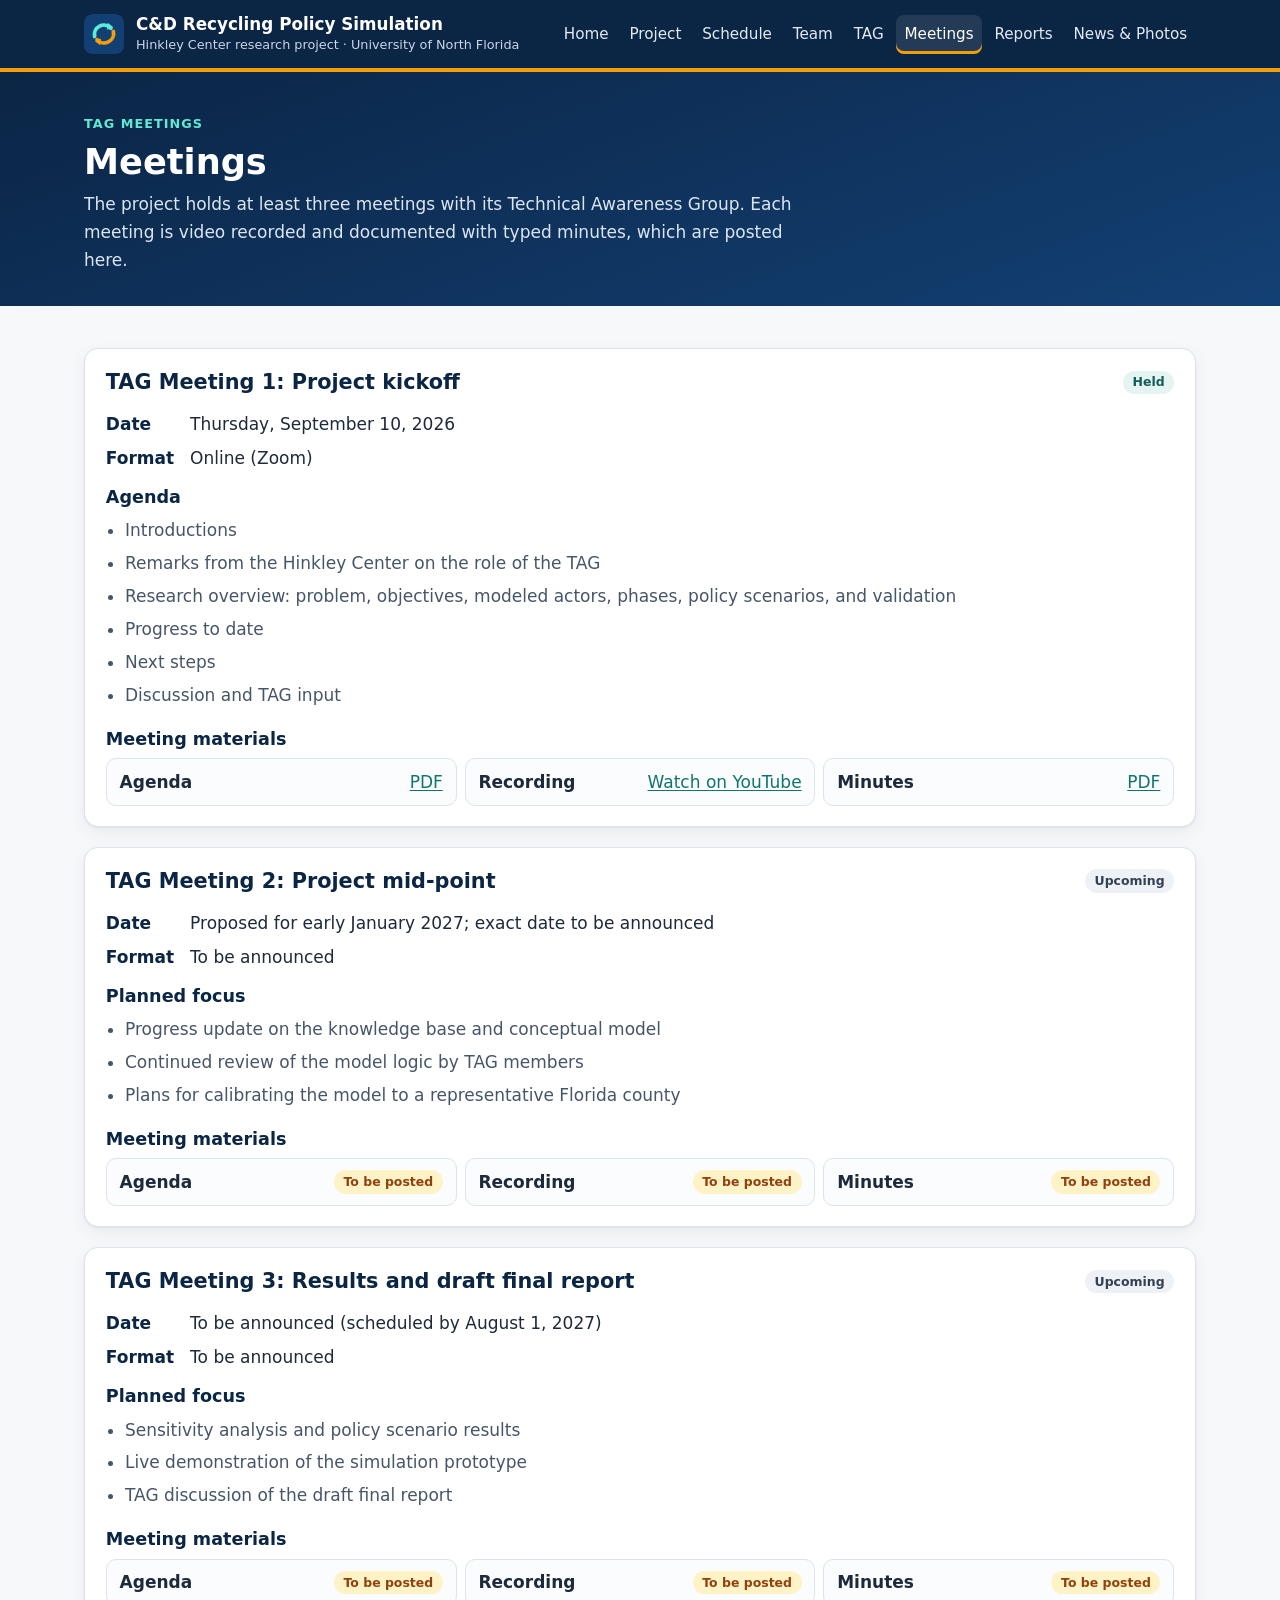
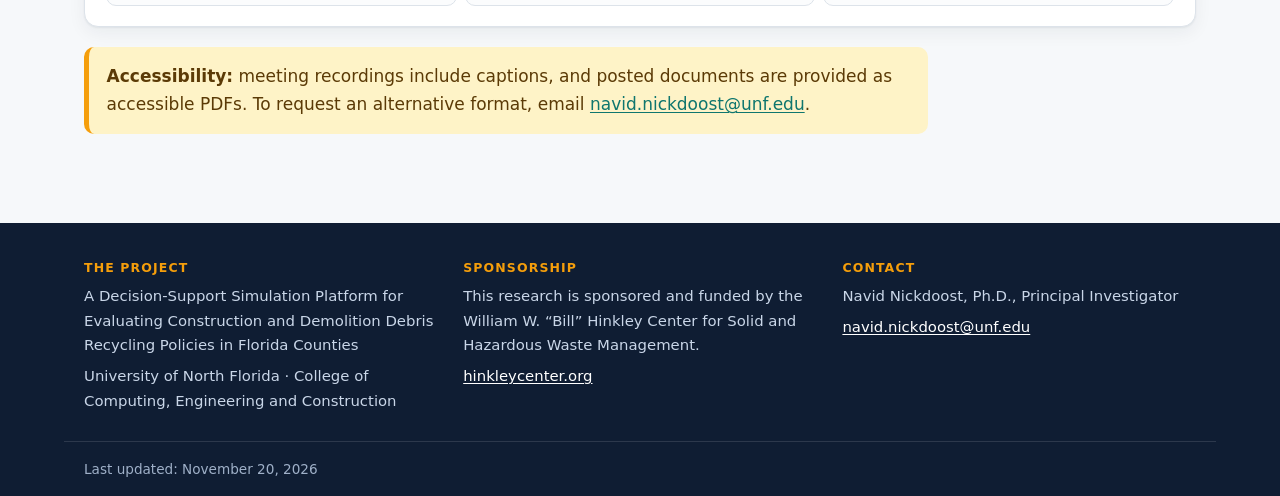
==== commit ae62c1bb: "Post 1st quarterly progress report, add TAG members, update project progress Co-Authored-By: Claude " ====
--- a/meetings.html
+++ b/meetings.html
@@ -78,7 +78,7 @@
             <!-- After the meeting, change the badge above to: <span class="badge badge-live">Held</span> -->
           </div>
           <dl>
-            <dt>Date</dt><dd>To be announced (scheduled by April 15, 2027)</dd>
+            <dt>Date</dt><dd>Proposed for early January 2027; exact date to be announced</dd>
             <dt>Format</dt><dd>To be announced</dd>
             <!-- Example: <dd>Online (Zoom)</dd> or <dd>In person, UNF Building 4</dd> -->
           </dl>
@@ -157,7 +157,7 @@
     </div>
     <div class="wrap footer-bottom">
       <!-- Update this date whenever you change the site. -->
-      Last updated: September 14, 2026
+      Last updated: November 20, 2026
     </div>
   </footer>
 </body>
